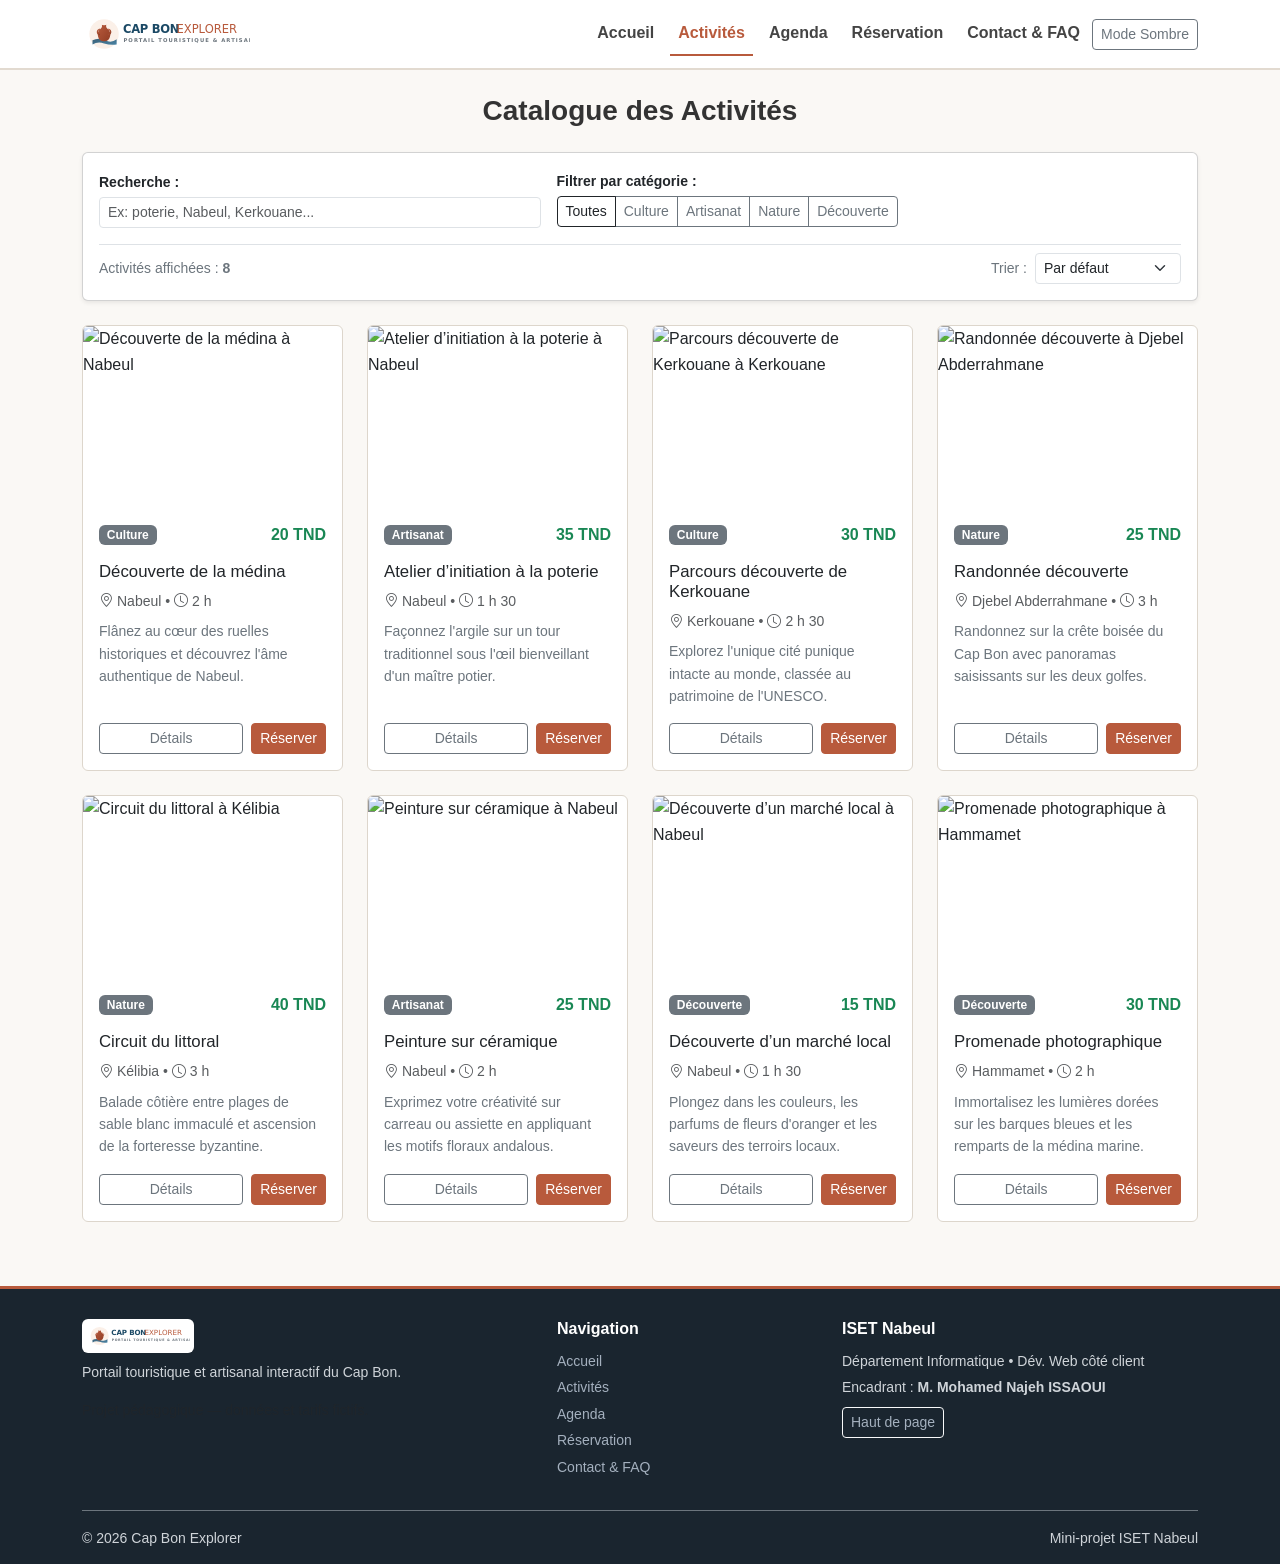
==== activites.html @ b7ccf83c "hg" ====
<!DOCTYPE html>
<html lang="fr">
<head>
  <meta charset="UTF-8">
  <meta name="viewport" content="width=device-width, initial-scale=1.0">
  <meta name="description" content="Catalogue des 8 activités au Cap Bon : poterie, céramique, randonnée, Kerkouane.">
  <title>Activités — Cap Bon Explorer</title>

  <link href="https://cdn.jsdelivr.net/npm/bootstrap@5.3.3/dist/css/bootstrap.min.css" rel="stylesheet" integrity="sha384-QWTKZyjpPEjISv5WaRU9OFeRpok6YctnYmDr5pNlyT2bRjXh0JMhjY6hW+ALEwIH" crossorigin="anonymous">
  <link rel="stylesheet" href="https://cdn.jsdelivr.net/npm/bootstrap-icons@1.11.3/font/bootstrap-icons.min.css">
  <link rel="stylesheet" href="css/style.css">
</head>
<body>

  <header class="site-header">
    <nav class="navbar navbar-expand-lg py-2">
      <div class="container">
        <a class="navbar-brand d-flex align-items-center" href="index.html">
          <img src="images/logo.svg" alt="Cap Bon Explorer" height="42">
        </a>
        
        <div class="d-flex align-items-center gap-2 order-lg-3">
          <button type="button" class="btn btn-sm btn-outline-secondary" id="btn-theme">Mode Sombre</button>
          <button class="navbar-toggler" type="button" data-bs-toggle="collapse" data-bs-target="#navbarMain" aria-controls="navbarMain" aria-expanded="false" aria-label="Menu">
            <span class="navbar-toggler-icon"></span>
          </button>
        </div>

        <div class="collapse navbar-collapse order-lg-2" id="navbarMain">
          <ul class="navbar-nav ms-auto mb-2 mb-lg-0">
            <li class="nav-item">
              <a class="nav-link" href="index.html">Accueil</a>
            </li>
            <li class="nav-item">
              <a class="nav-link active" aria-current="page" href="activites.html">Activités</a>
            </li>
            <li class="nav-item">
              <a class="nav-link" href="agenda.html">Agenda</a>
            </li>
            <li class="nav-item">
              <a class="nav-link" href="reservation.html">Réservation</a>
            </li>
            <li class="nav-item">
              <a class="nav-link" href="contact.html">Contact &amp; FAQ</a>
            </li>
          </ul>
        </div>
      </div>
    </nav>
  </header>

  <main class="container my-4">

    <div class="text-center mb-4">
      <h1 class="h3 fw-bold">Catalogue des Activités</h1>
    </div>

    <section class="card p-3 mb-4 shadow-sm">
      <div class="row g-3 align-items-center">
        <div class="col-12 col-md-5">
          <label for="search-input" class="form-label small fw-bold mb-1">Recherche :</label>
          <input type="text" id="search-input" class="form-control form-control-sm" placeholder="Ex: poterie, Nabeul, Kerkouane...">
        </div>

        <div class="col-12 col-md-7">
          <label class="form-label small fw-bold mb-1 d-block">Filtrer par catégorie :</label>
          <div class="btn-group btn-group-sm flex-wrap" role="group">
            <button type="button" class="btn btn-cbe-primary category-filter-btn active" data-category="Toutes">Toutes</button>
            <button type="button" class="btn btn-outline-secondary category-filter-btn" data-category="Culture">Culture</button>
            <button type="button" class="btn btn-outline-secondary category-filter-btn" data-category="Artisanat">Artisanat</button>
            <button type="button" class="btn btn-outline-secondary category-filter-btn" data-category="Nature">Nature</button>
            <button type="button" class="btn btn-outline-secondary category-filter-btn" data-category="Découverte">Découverte</button>
          </div>
        </div>
      </div>

      <div class="d-flex flex-wrap justify-content-between align-items-center mt-3 pt-2 border-top">
        <div class="small text-secondary">
          Activités affichées : <strong id="compteur-activites">8</strong>
        </div>
        <div class="d-flex align-items-center gap-2">
          <label for="sort-select" class="small text-secondary mb-0">Trier :</label>
          <select id="sort-select" class="form-select form-select-sm w-auto">
            <option value="default">Par défaut</option>
            <option value="price-asc">Prix croissant</option>
            <option value="price-desc">Prix décroissant</option>
            <option value="title-asc">Nom (A-Z)</option>
          </select>
        </div>
      </div>
    </section>

    <div id="no-result-message" class="alert alert-warning text-center d-none" role="alert">
      <strong>Aucune activité trouvée</strong> pour cette sélection.
    </div>

    <section aria-label="Liste des activités">
      <div id="activities-grid" class="row"></div>
    </section>

  </main>

  <div class="modal fade" id="activityModal" tabindex="-1" aria-labelledby="modalActivityTitle" aria-hidden="true">
    <div class="modal-dialog modal-dialog-centered">
      <div class="modal-content">
        <div class="modal-header">
          <h2 class="modal-title h5" id="modalActivityTitle">Détails de l'activité</h2>
          <button type="button" class="btn-close" data-bs-dismiss="modal" aria-label="Fermer"></button>
        </div>
        <div class="modal-body">
          <div class="d-flex justify-content-between align-items-center mb-2">
            <span id="modalActivityBadge" class="badge bg-secondary"></span>
            <strong id="modalActivityPrix" class="text-success"></strong>
          </div>
          <p class="small text-muted mb-2">
            <strong>Lieu :</strong> <span id="modalActivityLieu"></span> &bull; 
            <strong>Durée :</strong> <span id="modalActivityDuree"></span>
          </p>
          <p id="modalActivityDesc" class="small text-secondary mb-3"></p>
        </div>
        <div class="modal-footer">
          <button type="button" class="btn btn-sm btn-secondary" data-bs-dismiss="modal">Fermer</button>
          <a id="modalActivityReserveLink" href="reservation.html" class="btn btn-sm btn-cbe-primary">
            Réserver cette activité
          </a>
        </div>
      </div>
    </div>
  </div>

  <footer class="site-footer">
    <div class="container">
      <div class="row g-4">
        <div class="col-12 col-md-5">
          <img src="images/logo.svg" alt="Cap Bon Explorer" height="34" class="bg-white rounded p-1 mb-2">
          <p class="small">Portail touristique et artisanal interactif du Cap Bon.</p>
          <p class="small text-muted mb-0">Projet pédagogique — données et tarifs fictifs.</p>
        </div>

        <div class="col-6 col-md-3">
          <h5>Navigation</h5>
          <ul class="list-unstyled small">
            <li class="mb-1"><a href="index.html">Accueil</a></li>
            <li class="mb-1"><a href="activites.html">Activités</a></li>
            <li class="mb-1"><a href="agenda.html">Agenda</a></li>
            <li class="mb-1"><a href="reservation.html">Réservation</a></li>
            <li class="mb-1"><a href="contact.html">Contact &amp; FAQ</a></li>
          </ul>
        </div>

        <div class="col-6 col-md-4">
          <h5>ISET Nabeul</h5>
          <p class="small mb-1">Département Informatique &bull; Dév. Web côté client</p>
          <p class="small mb-2">Encadrant : <strong>M. Mohamed Najeh ISSAOUI</strong></p>
          <a href="activites.html" class="btn btn-sm btn-outline-light">Haut de page</a>
        </div>
      </div>

      <div class="d-flex justify-content-between align-items-center pt-3 mt-3 border-top border-secondary">
        <p class="small mb-0">&copy; <span id="current-year">2026</span> Cap Bon Explorer</p>
        <p class="small mb-0">Mini-projet ISET Nabeul</p>
      </div>
    </div>
  </footer>

  <script src="https://cdn.jsdelivr.net/npm/bootstrap@5.3.3/dist/js/bootstrap.bundle.min.js" integrity="sha384-YvpcrYf0tY3lHB60NNkmXc5s9fDVZLESaAA55NDzOxhy9GkcIdslK1eN7N6jIeHz" crossorigin="anonymous"></script>
  <script src="js/app.js"></script>
  <script src="js/activites.js"></script>
</body>
</html>
---- css/style.css ----
body {
  font-family: Arial, Helvetica, sans-serif;
  background-color: #faf8f5;
  color: #333333;
  line-height: 1.6;
}

body.dark-mode {
  background-color: #1a1e21;
  color: #e9ecef;
}

h1, h2, h3, h4, h5 {
  color: #1b4965;
  font-weight: bold;
}

body.dark-mode h1,
body.dark-mode h2,
body.dark-mode h3,
body.dark-mode h4,
body.dark-mode h5 {
  color: #74b3ce;
}

a {
  color: #b85a3c;
  text-decoration: none;
}

a:hover {
  color: #8c3b22;
  text-decoration: underline;
}

.navbar {
  background-color: #ffffff;
  border-bottom: 2px solid #e2dad0;
}

body.dark-mode .navbar {
  background-color: #22272b;
  border-bottom-color: #373e44;
}

.navbar-nav .nav-link {
  font-weight: 600;
  color: #444444;
  margin: 0 4px;
}

body.dark-mode .navbar-nav .nav-link {
  color: #cccccc;
}

.navbar-nav .nav-link:hover {
  color: #b85a3c;
}

.navbar-nav .nav-link.active {
  color: #b85a3c !important;
  border-bottom: 2px solid #b85a3c;
}

.hero-banner {
  background: linear-gradient(rgba(27, 73, 101, 0.75), rgba(27, 73, 101, 0.75)),
              url('../images/banner.jpg') center/cover no-repeat;
  color: #ffffff;
  padding: 45px 20px;
  border-radius: 6px;
  margin-bottom: 25px;
}

.hero-banner h1 {
  color: #ffffff !important;
}

.hero-banner p {
  color: #f1f1f1;
}

.btn-cbe-primary {
  background-color: #b85a3c;
  border-color: #b85a3c;
  color: #ffffff;
}

.btn-cbe-primary:hover,
.btn-cbe-primary:focus {
  background-color: #8c3b22;
  border-color: #8c3b22;
  color: #ffffff;
}

.btn-cbe-outline {
  border: 1px solid #b85a3c;
  color: #b85a3c;
  background-color: transparent;
}

.btn-cbe-outline:hover {
  background-color: #b85a3c;
  color: #ffffff;
  text-decoration: none;
}

.card-activite {
  background-color: #ffffff;
  border: 1px solid #ddd6cc;
  border-radius: 6px;
  overflow: hidden;
  transition: transform 0.2s ease, box-shadow 0.2s ease;
}

.card-activite:hover {
  transform: translateY(-4px);
  box-shadow: 0 4px 10px rgba(0, 0, 0, 0.1);
}

.card-activite img {
  width: 100%;
  height: 180px;
  object-fit: cover;
}

.card-activite .card-title {
  font-size: 1.05rem;
  margin-top: 6px;
  margin-bottom: 6px;
}

.form-control:focus,
.form-select:focus {
  border-color: #b85a3c;
  box-shadow: 0 0 0 0.2rem rgba(184, 90, 60, 0.25);
}

#bloc-estimation {
  background-color: #ffffff;
  border: 1px solid #ddd6cc;
  border-left: 4px solid #1b4965;
  padding: 18px;
  border-radius: 4px;
}

footer.site-footer {
  background-color: #1a252f;
  color: #cfd4d9;
  padding: 30px 0 15px;
  margin-top: 40px;
  border-top: 3px solid #b85a3c;
}

footer.site-footer h5 {
  color: #ffffff;
  font-size: 1rem;
  margin-bottom: 12px;
}

footer.site-footer a {
  color: #a4b0be;
}

footer.site-footer a:hover {
  color: #ffffff;
}

body.dark-mode .card,
body.dark-mode #bloc-estimation,
body.dark-mode .modal-content {
  background-color: #22272b !important;
  color: #e9ecef !important;
  border-color: #373e44;
}

body.dark-mode .form-control,
body.dark-mode .form-select {
  background-color: #2b3035;
  color: #e9ecef;
  border-color: #495057;
}

body.dark-mode .table {
  color: #e9ecef;
  border-color: #373e44;
}

body.dark-mode .list-group-item {
  background-color: #22272b;
  color: #e9ecef;
  border-color: #373e44;
}

body.dark-mode .accordion-item,
body.dark-mode .accordion-button {
  background-color: #22272b;
  color: #e9ecef;
}

body.dark-mode .text-secondary,
body.dark-mode .text-muted {
  color: #a0aec0 !important;
}

@media (max-width: 768px) {
  .hero-banner {
    padding: 30px 15px;
    text-align: center;
  }

  .card-activite img {
    height: 160px;
  }
}
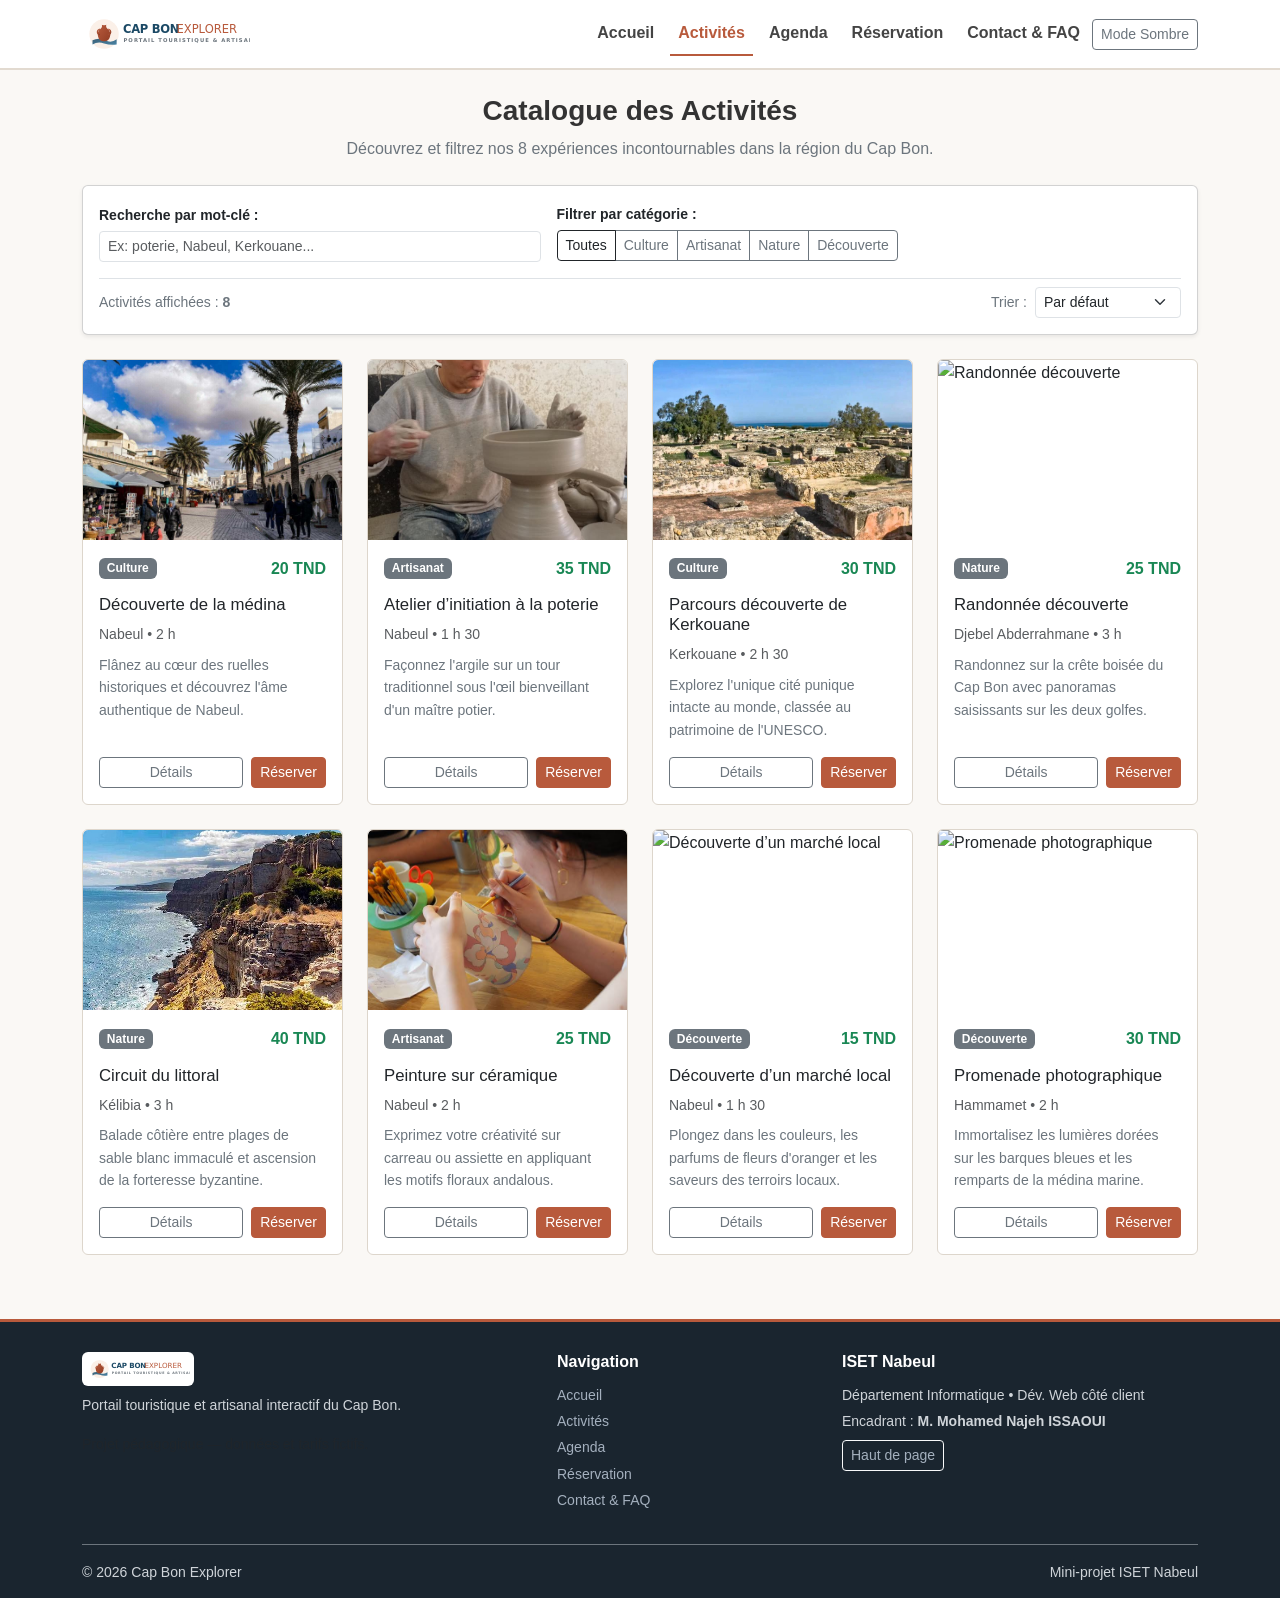
==== commit 732711ac: "v3" ====
--- a/activites.html
+++ b/activites.html
@@ -53,12 +53,13 @@
 
     <div class="text-center mb-4">
       <h1 class="h3 fw-bold">Catalogue des Activités</h1>
+      <p class="text-secondary">Découvrez et filtrez nos 8 expériences incontournables dans la région du Cap Bon.</p>
     </div>
 
     <section class="card p-3 mb-4 shadow-sm">
       <div class="row g-3 align-items-center">
         <div class="col-12 col-md-5">
-          <label for="search-input" class="form-label small fw-bold mb-1">Recherche :</label>
+          <label for="search-input" class="form-label small fw-bold mb-1">Recherche par mot-clé :</label>
           <input type="text" id="search-input" class="form-control form-control-sm" placeholder="Ex: poterie, Nabeul, Kerkouane...">
         </div>
 
@@ -108,6 +109,7 @@
           <button type="button" class="btn-close" data-bs-dismiss="modal" aria-label="Fermer"></button>
         </div>
         <div class="modal-body">
+          <img id="modalActivityImage" src="" alt="Activité" class="img-fluid rounded mb-3 w-100" style="max-height: 220px; object-fit: cover;">
           <div class="d-flex justify-content-between align-items-center mb-2">
             <span id="modalActivityBadge" class="badge bg-secondary"></span>
             <strong id="modalActivityPrix" class="text-success"></strong>
